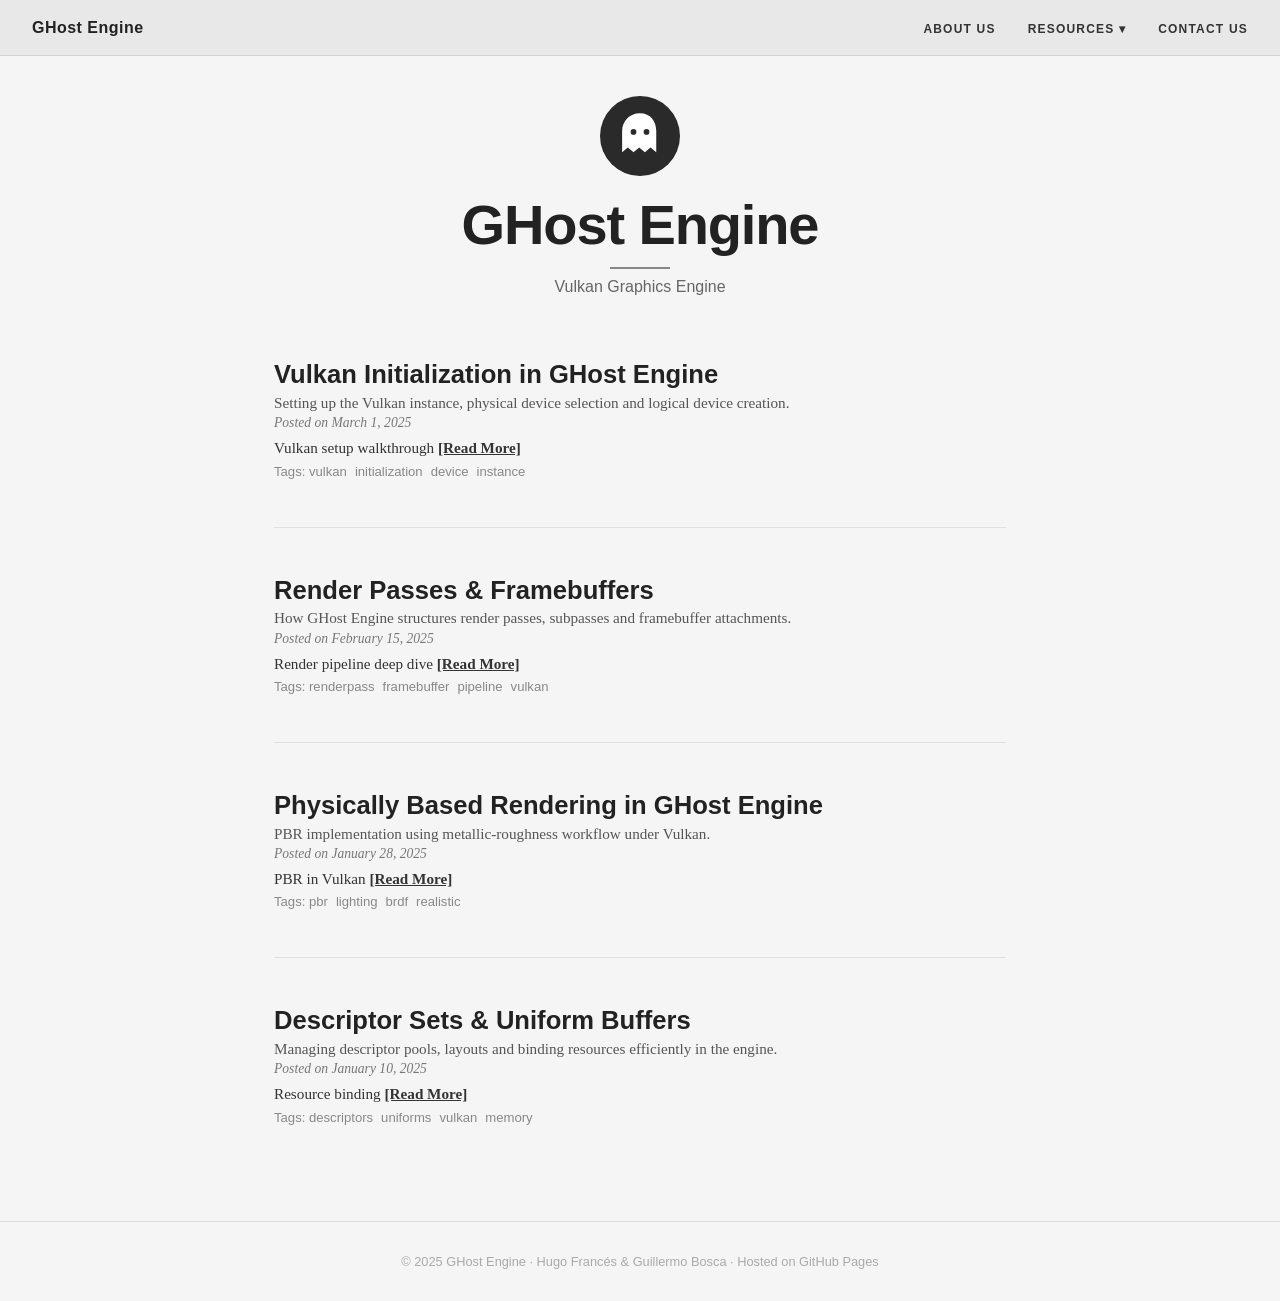
==== index.html @ cc183774 "Web first commit" ====
﻿<!DOCTYPE html>
<html lang="es">
<head>
    <meta charset="UTF-8" />
    <meta name="viewport" content="width=device-width, initial-scale=1.0" />
    <title>GHost Engine</title>
    <link rel="stylesheet" href="style.css" />
</head>
<body>

    <nav>
        <a href="index.html" class="nav-brand">GHost Engine</a>
        <ul class="nav-links">
            <li><a href="about.html">About Us</a></li>
            <li class="dropdown">
                <a href="#">Resources ▾</a>
                <div class="dropdown-menu">
                    <a href="docs.html">Documentation</a>
                    <a href="https://github.com/TU_USUARIO/ghost-engine" target="_blank">GitHub</a>
                </div>
            </li>
            <li><a href="contact.html">Contact Us</a></li>
        </ul>
    </nav>

    <header>
        <div class="logo-circle">
            <svg viewBox="0 0 64 64" xmlns="http://www.w3.org/2000/svg">
                <path d="M32 4C19 4 10 14 10 26v26l7-6 7 6 7-6 7 6 7-6 7 6V26C52 14 45 4 32 4z" fill="white" />
                <circle cx="24" cy="27" r="3.5" fill="#2a2a2a" />
                <circle cx="40" cy="27" r="3.5" fill="#2a2a2a" />
            </svg>
        </div>
        <h1>GHost Engine</h1>
        <div class="header-divider"></div>
        <p class="subtitle">Vulkan Graphics Engine</p>
    </header>

    <main>

        <div class="post">
            <h2><a href="posts/vulkan-init.html">Vulkan Initialization in GHost Engine</a></h2>
            <p class="excerpt">Setting up the Vulkan instance, physical device selection and logical device creation.</p>
            <p class="date">Posted on March 1, 2025</p>
            <p class="read-more">Vulkan setup walkthrough <a href="posts/vulkan-init.html">[Read More]</a></p>
            <p class="tags">Tags: <span>vulkan</span><span>initialization</span><span>device</span><span>instance</span></p>
        </div>

        <div class="post">
            <h2><a href="posts/renderpass.html">Render Passes &amp; Framebuffers</a></h2>
            <p class="excerpt">How GHost Engine structures render passes, subpasses and framebuffer attachments.</p>
            <p class="date">Posted on February 15, 2025</p>
            <p class="read-more">Render pipeline deep dive <a href="posts/renderpass.html">[Read More]</a></p>
            <p class="tags">Tags: <span>renderpass</span><span>framebuffer</span><span>pipeline</span><span>vulkan</span></p>
        </div>

        <div class="post">
            <h2><a href="posts/pbr.html">Physically Based Rendering in GHost Engine</a></h2>
            <p class="excerpt">PBR implementation using metallic-roughness workflow under Vulkan.</p>
            <p class="date">Posted on January 28, 2025</p>
            <p class="read-more">PBR in Vulkan <a href="posts/pbr.html">[Read More]</a></p>
            <p class="tags">Tags: <span>pbr</span><span>lighting</span><span>brdf</span><span>realistic</span></p>
        </div>

        <div class="post">
            <h2><a href="posts/descriptors.html">Descriptor Sets &amp; Uniform Buffers</a></h2>
            <p class="excerpt">Managing descriptor pools, layouts and binding resources efficiently in the engine.</p>
            <p class="date">Posted on January 10, 2025</p>
            <p class="read-more">Resource binding <a href="posts/descriptors.html">[Read More]</a></p>
            <p class="tags">Tags: <span>descriptors</span><span>uniforms</span><span>vulkan</span><span>memory</span></p>
        </div>

    </main>

    <footer>
        <p>&copy; 2025 GHost Engine · Hugo Francés &amp; Guillermo Bosca · Hosted on GitHub Pages</p>
    </footer>

</body>
</html>
---- style.css ----
﻿*, *::before, *::after {
    box-sizing: border-box;
    margin: 0;
    padding: 0;
}

body {
    font-family: 'Georgia', serif;
    background: #f5f5f5;
    color: #333;
}

/* ── NAV ── */
nav {
    display: flex;
    align-items: center;
    justify-content: space-between;
    padding: 0 2rem;
    height: 56px;
    background: #e8e8e8;
    border-bottom: 1px solid #d0d0d0;
    position: sticky;
    top: 0;
    z-index: 100;
}

.nav-brand {
    font-family: 'Arial', sans-serif;
    font-size: 1rem;
    font-weight: 700;
    letter-spacing: 0.03em;
    color: #222;
    text-decoration: none;
}

.nav-links {
    display: flex;
    gap: 2rem;
    list-style: none;
}

    .nav-links a {
        font-family: 'Arial', sans-serif;
        font-size: 0.75rem;
        font-weight: 700;
        letter-spacing: 0.1em;
        text-transform: uppercase;
        color: #333;
        text-decoration: none;
    }

        .nav-links a:hover {
            color: #000;
        }

.dropdown {
    position: relative;
}

.dropdown-menu {
    display: none;
    position: absolute;
    top: 100%;
    right: 0;
    background: #fff;
    border: 1px solid #ddd;
    min-width: 160px;
    box-shadow: 0 2px 8px rgba(0,0,0,0.1);
}

    .dropdown-menu a {
        display: block;
        padding: 0.6rem 1rem;
    }

.dropdown:hover .dropdown-menu {
    display: block;
}

/* ── HERO ── */
header {
    display: flex;
    flex-direction: column;
    align-items: center;
    padding: 2.5rem 1rem 2rem;
    background: #f5f5f5;
}

.logo-circle {
    width: 80px;
    height: 80px;
    background: #2a2a2a;
    border-radius: 50%;
    display: flex;
    align-items: center;
    justify-content: center;
    margin-bottom: 1rem;
}

    .logo-circle svg {
        width: 52px;
        height: 52px;
    }

header h1 {
    font-family: 'Arial Black', 'Arial', sans-serif;
    font-size: 3.5rem;
    font-weight: 900;
    color: #222;
    letter-spacing: -0.02em;
}

.header-divider {
    width: 60px;
    height: 2px;
    background: #888;
    margin: 0.6rem 0;
}

header p.subtitle {
    font-size: 1rem;
    color: #666;
    font-family: 'Arial', sans-serif;
}

/* ── POSTS LIST ── */
main {
    max-width: 780px;
    margin: 2rem auto;
    padding: 0 1.5rem;
}

.post {
    margin-bottom: 3rem;
    padding-bottom: 3rem;
    border-bottom: 1px solid #e0e0e0;
}

    .post:last-child {
        border-bottom: none;
    }

    .post h2 {
        font-family: 'Arial Black', 'Arial', sans-serif;
        font-size: 1.6rem;
        font-weight: 900;
        color: #222;
        margin-bottom: 0.3rem;
    }

        .post h2 a {
            color: inherit;
            text-decoration: none;
        }

            .post h2 a:hover {
                text-decoration: underline;
            }

    .post .excerpt {
        font-size: 0.95rem;
        color: #555;
        margin-bottom: 0.2rem;
    }

    .post .date {
        font-style: italic;
        font-size: 0.85rem;
        color: #777;
        margin-bottom: 0.5rem;
    }

    .post .read-more {
        font-size: 0.95rem;
        color: #333;
    }

        .post .read-more a {
            font-weight: 700;
            color: #333;
        }

    .post .tags {
        margin-top: 0.4rem;
        font-size: 0.82rem;
        color: #888;
        font-family: 'Arial', sans-serif;
    }

        .post .tags span {
            margin-right: 0.5rem;
        }

/* ── ARTICLE ── */
article {
    max-width: 780px;
    margin: 2.5rem auto;
    padding: 0 1.5rem 4rem;
}

    article h1 {
        font-family: 'Arial Black', 'Arial', sans-serif;
        font-size: 2.2rem;
        font-weight: 900;
        color: #222;
        margin-bottom: 0.4rem;
    }

    article .meta {
        font-style: italic;
        color: #777;
        font-size: 0.85rem;
        margin-bottom: 1.5rem;
    }

    article p {
        line-height: 1.75;
        margin-bottom: 1.2rem;
        color: #333;
    }

    article h2 {
        font-family: 'Arial Black', 'Arial', sans-serif;
        font-size: 1.4rem;
        margin: 2rem 0 0.6rem;
        color: #222;
    }

/* ── CODE ── */
pre {
    background: #f0f0f0;
    border: 1px solid #ddd;
    border-radius: 4px;
    padding: 1rem 1.2rem;
    overflow-x: auto;
    font-family: 'Courier New', monospace;
    font-size: 0.82rem;
    line-height: 1.6;
    color: #333;
    margin-bottom: 1.2rem;
}

code {
    background: #ececec;
    padding: 0.1em 0.35em;
    border-radius: 3px;
    font-family: 'Courier New', monospace;
    font-size: 0.88em;
    color: #c0392b;
}

pre code {
    background: none;
    color: inherit;
    padding: 0;
}

/* ── FOOTER ── */
footer {
    text-align: center;
    padding: 2rem;
    font-family: 'Arial', sans-serif;
    font-size: 0.8rem;
    color: #aaa;
    border-top: 1px solid #ddd;
    background: #f5f5f5;
}

@media (max-width: 600px) {
    header h1 {
        font-size: 2.4rem;
    }

    .nav-links {
        gap: 1rem;
    }
}
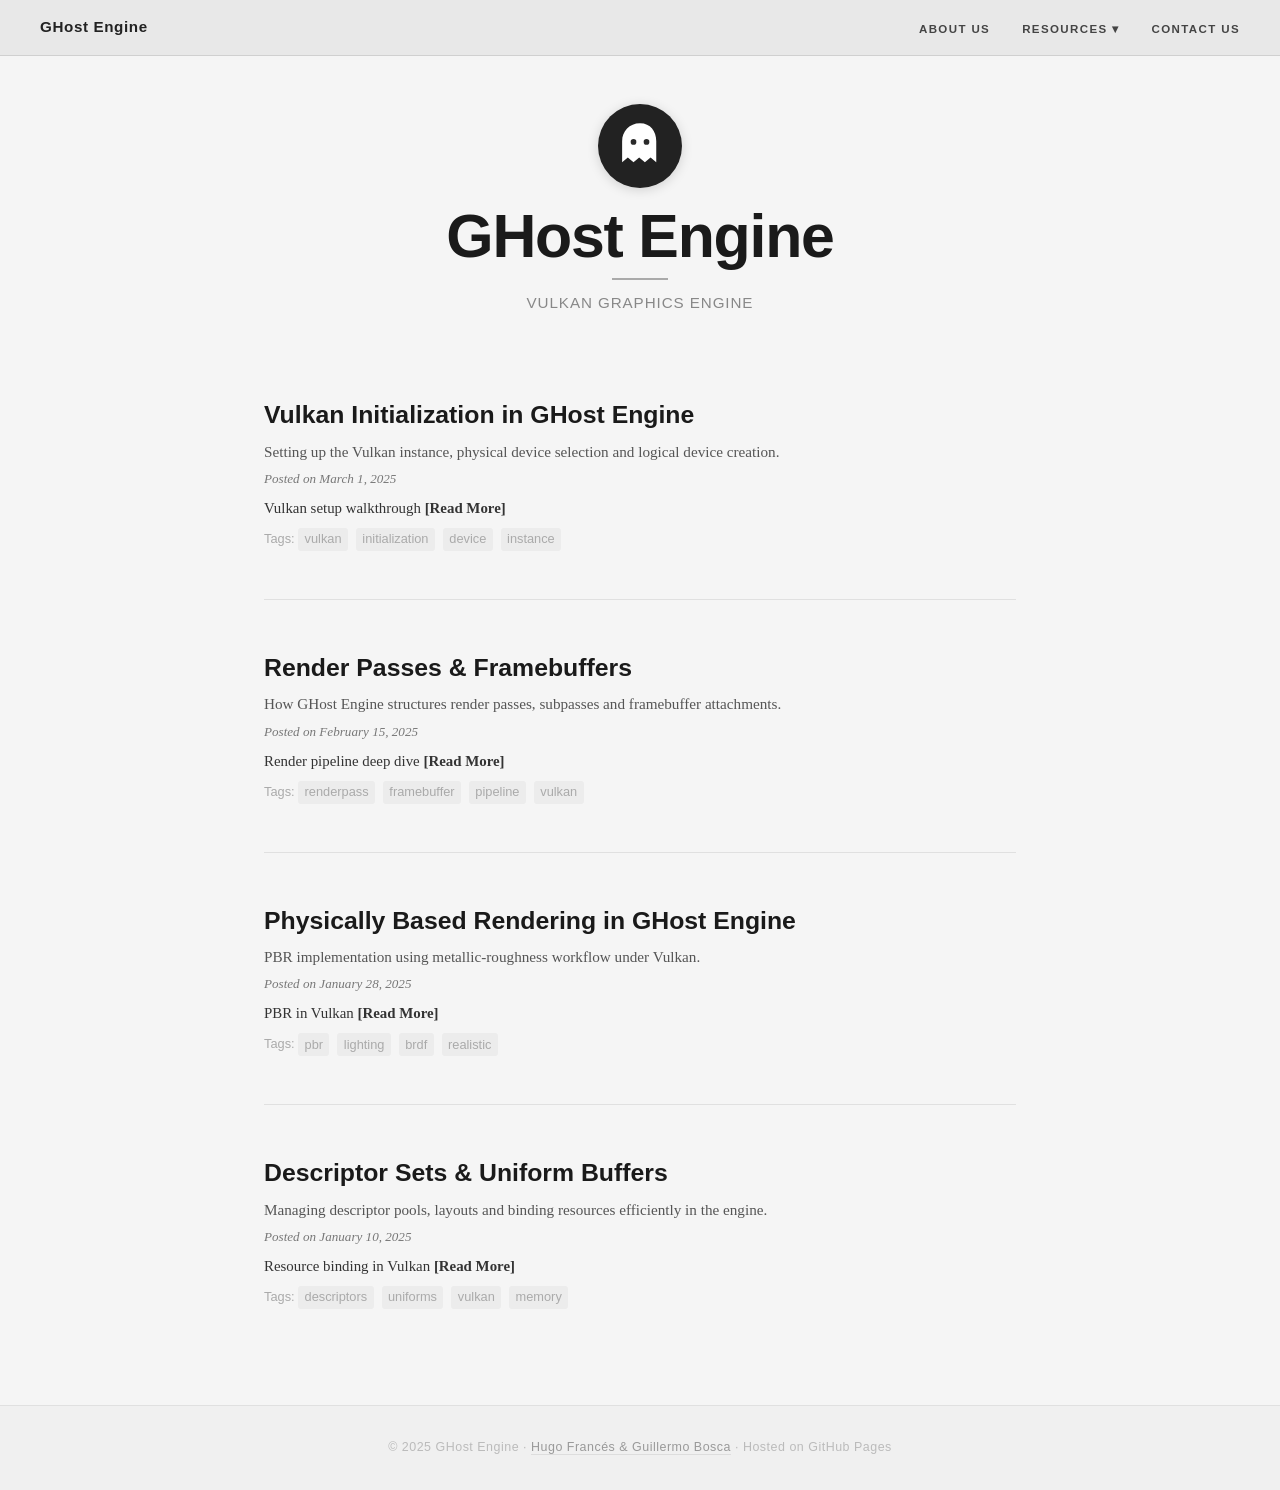
==== commit 3e0b4757: "Update web" ====
--- a/index.html
+++ b/index.html
@@ -1,5 +1,5 @@
 ﻿<!DOCTYPE html>
-<html lang="es">
+<html lang="en">
 <head>
     <meta charset="UTF-8" />
     <meta name="viewport" content="width=device-width, initial-scale=1.0" />
@@ -15,7 +15,7 @@
             <li class="dropdown">
                 <a href="#">Resources ▾</a>
                 <div class="dropdown-menu">
-                    <a href="docs.html">Documentation</a>
+                    <a href="posts/vulkan-init.html">Documentation</a>
                     <a href="https://github.com/TU_USUARIO/ghost-engine" target="_blank">GitHub</a>
                 </div>
             </li>
@@ -23,7 +23,7 @@
         </ul>
     </nav>
 
-    <header>
+    <div class="site-header">
         <div class="logo-circle">
             <svg viewBox="0 0 64 64" xmlns="http://www.w3.org/2000/svg">
                 <path d="M32 4C19 4 10 14 10 26v26l7-6 7 6 7-6 7 6 7-6 7 6V26C52 14 45 4 32 4z" fill="white" />
@@ -31,10 +31,10 @@
                 <circle cx="40" cy="27" r="3.5" fill="#2a2a2a" />
             </svg>
         </div>
-        <h1>GHost Engine</h1>
+        <h1 class="site-title">GHost Engine</h1>
         <div class="header-divider"></div>
-        <p class="subtitle">Vulkan Graphics Engine</p>
-    </header>
+        <p class="site-subtitle">Vulkan Graphics Engine</p>
+    </div>
 
     <main>
 
@@ -66,14 +66,14 @@
             <h2><a href="posts/descriptors.html">Descriptor Sets &amp; Uniform Buffers</a></h2>
             <p class="excerpt">Managing descriptor pools, layouts and binding resources efficiently in the engine.</p>
             <p class="date">Posted on January 10, 2025</p>
-            <p class="read-more">Resource binding <a href="posts/descriptors.html">[Read More]</a></p>
+            <p class="read-more">Resource binding in Vulkan <a href="posts/descriptors.html">[Read More]</a></p>
             <p class="tags">Tags: <span>descriptors</span><span>uniforms</span><span>vulkan</span><span>memory</span></p>
         </div>
 
     </main>
 
     <footer>
-        <p>&copy; 2025 GHost Engine · Hugo Francés &amp; Guillermo Bosca · Hosted on GitHub Pages</p>
+        <p>&copy; 2025 GHost Engine · <a href="about.html">Hugo Francés &amp; Guillermo Bosca</a> · Hosted on GitHub Pages</p>
     </footer>
 
 </body>
--- a/style.css
+++ b/style.css
@@ -4,34 +4,72 @@
     padding: 0;
 }
 
+:root {
+    --bg: #f5f5f5;
+    --nav-bg: #e8e8e8;
+    --text: #333;
+    --text-muted: #777;
+    --accent: #c0392b;
+    --border: #e0e0e0;
+    --radius: 4px;
+    --transition: 0.2s ease;
+}
+
+html {
+    scroll-behavior: smooth;
+}
+
 body {
     font-family: 'Georgia', serif;
-    background: #f5f5f5;
-    color: #333;
-}
-
-/* ── NAV ── */
+    background: var(--bg);
+    color: var(--text);
+    line-height: 1.6;
+}
+
+/* ── SCROLLBAR ── */
+::-webkit-scrollbar {
+    width: 6px;
+}
+
+::-webkit-scrollbar-track {
+    background: #eee;
+}
+
+::-webkit-scrollbar-thumb {
+    background: #bbb;
+    border-radius: 3px;
+}
+
+/* ────────────────────────────────────
+   NAV
+──────────────────────────────────── */
 nav {
     display: flex;
     align-items: center;
     justify-content: space-between;
-    padding: 0 2rem;
+    padding: 0 2.5rem;
     height: 56px;
-    background: #e8e8e8;
+    background: var(--nav-bg);
     border-bottom: 1px solid #d0d0d0;
     position: sticky;
     top: 0;
     z-index: 100;
+    backdrop-filter: blur(4px);
 }
 
 .nav-brand {
-    font-family: 'Arial', sans-serif;
-    font-size: 1rem;
-    font-weight: 700;
-    letter-spacing: 0.03em;
+    font-family: 'Arial Black', sans-serif;
+    font-size: 0.95rem;
+    font-weight: 900;
+    letter-spacing: 0.04em;
     color: #222;
     text-decoration: none;
-}
+    transition: opacity var(--transition);
+}
+
+    .nav-brand:hover {
+        opacity: 0.65;
+    }
 
 .nav-links {
     display: flex;
@@ -39,20 +77,39 @@
     list-style: none;
 }
 
-    .nav-links a {
+    .nav-links > li > a {
         font-family: 'Arial', sans-serif;
-        font-size: 0.75rem;
+        font-size: 0.72rem;
         font-weight: 700;
-        letter-spacing: 0.1em;
+        letter-spacing: 0.12em;
         text-transform: uppercase;
-        color: #333;
+        color: #444;
         text-decoration: none;
-    }
-
-        .nav-links a:hover {
+        position: relative;
+        padding-bottom: 2px;
+        transition: color var(--transition);
+    }
+
+        .nav-links > li > a::after {
+            content: '';
+            position: absolute;
+            bottom: -2px;
+            left: 0;
+            width: 0;
+            height: 1px;
+            background: #333;
+            transition: width 0.25s ease;
+        }
+
+        .nav-links > li > a:hover {
             color: #000;
         }
 
+            .nav-links > li > a:hover::after {
+                width: 100%;
+            }
+
+/* Dropdown */
 .dropdown {
     position: relative;
 }
@@ -60,193 +117,290 @@
 .dropdown-menu {
     display: none;
     position: absolute;
-    top: 100%;
+    top: calc(100% + 8px);
     right: 0;
     background: #fff;
     border: 1px solid #ddd;
-    min-width: 160px;
-    box-shadow: 0 2px 8px rgba(0,0,0,0.1);
-}
-
-    .dropdown-menu a {
-        display: block;
-        padding: 0.6rem 1rem;
-    }
+    min-width: 170px;
+    box-shadow: 0 4px 16px rgba(0,0,0,0.08);
+    border-radius: var(--radius);
+    overflow: hidden;
+    opacity: 0;
+    transform: translateY(-6px);
+    transition: opacity 0.2s ease, transform 0.2s ease;
+}
 
 .dropdown:hover .dropdown-menu {
     display: block;
-}
-
-/* ── HERO ── */
-header {
+    opacity: 1;
+    transform: translateY(0);
+}
+
+.dropdown-menu a {
+    display: block;
+    padding: 0.65rem 1.1rem;
+    font-family: 'Arial', sans-serif;
+    font-size: 0.72rem;
+    font-weight: 700;
+    letter-spacing: 0.1em;
+    text-transform: uppercase;
+    color: #444;
+    text-decoration: none;
+    transition: background var(--transition), color var(--transition);
+}
+
+    .dropdown-menu a:hover {
+        background: #f5f5f5;
+        color: #000;
+    }
+
+/* ────────────────────────────────────
+   HERO
+──────────────────────────────────── */
+.site-header {
     display: flex;
     flex-direction: column;
     align-items: center;
-    padding: 2.5rem 1rem 2rem;
-    background: #f5f5f5;
+    padding: 3rem 1rem 2.5rem;
+    background: var(--bg);
 }
 
 .logo-circle {
-    width: 80px;
-    height: 80px;
-    background: #2a2a2a;
+    width: 84px;
+    height: 84px;
+    background: #222;
     border-radius: 50%;
     display: flex;
     align-items: center;
     justify-content: center;
-    margin-bottom: 1rem;
-}
+    margin-bottom: 1.1rem;
+    box-shadow: 0 2px 12px rgba(0,0,0,0.15);
+    transition: transform 0.3s ease, box-shadow 0.3s ease;
+}
+
+    .logo-circle:hover {
+        transform: scale(1.05) rotate(-3deg);
+        box-shadow: 0 6px 24px rgba(0,0,0,0.18);
+    }
 
     .logo-circle svg {
         width: 52px;
         height: 52px;
     }
 
-header h1 {
+.site-title {
     font-family: 'Arial Black', 'Arial', sans-serif;
-    font-size: 3.5rem;
+    font-size: 3.8rem;
     font-weight: 900;
-    color: #222;
+    color: #1a1a1a;
     letter-spacing: -0.02em;
+    line-height: 1;
 }
 
 .header-divider {
-    width: 60px;
+    width: 56px;
     height: 2px;
-    background: #888;
-    margin: 0.6rem 0;
-}
-
-header p.subtitle {
-    font-size: 1rem;
-    color: #666;
+    background: #aaa;
+    margin: 0.7rem 0;
+}
+
+.site-subtitle {
     font-family: 'Arial', sans-serif;
-}
-
-/* ── POSTS LIST ── */
+    font-size: 0.95rem;
+    color: #888;
+    letter-spacing: 0.06em;
+    text-transform: uppercase;
+}
+
+/* ────────────────────────────────────
+   MAIN / POSTS
+──────────────────────────────────── */
 main {
-    max-width: 780px;
-    margin: 2rem auto;
+    max-width: 800px;
+    margin: 2.5rem auto;
     padding: 0 1.5rem;
 }
 
+/* Fade-in animation on load */
 .post {
     margin-bottom: 3rem;
     padding-bottom: 3rem;
-    border-bottom: 1px solid #e0e0e0;
+    border-bottom: 1px solid var(--border);
+    opacity: 0;
+    transform: translateY(14px);
+    animation: fadeUp 0.45s ease forwards;
 }
 
     .post:last-child {
         border-bottom: none;
     }
 
-    .post h2 {
-        font-family: 'Arial Black', 'Arial', sans-serif;
-        font-size: 1.6rem;
-        font-weight: 900;
-        color: #222;
-        margin-bottom: 0.3rem;
-    }
-
-        .post h2 a {
-            color: inherit;
-            text-decoration: none;
-        }
-
-            .post h2 a:hover {
-                text-decoration: underline;
-            }
-
-    .post .excerpt {
-        font-size: 0.95rem;
-        color: #555;
-        margin-bottom: 0.2rem;
-    }
-
-    .post .date {
-        font-style: italic;
-        font-size: 0.85rem;
-        color: #777;
-        margin-bottom: 0.5rem;
-    }
-
-    .post .read-more {
-        font-size: 0.95rem;
+    .post:nth-child(1) {
+        animation-delay: 0.05s;
+    }
+
+    .post:nth-child(2) {
+        animation-delay: 0.12s;
+    }
+
+    .post:nth-child(3) {
+        animation-delay: 0.19s;
+    }
+
+    .post:nth-child(4) {
+        animation-delay: 0.26s;
+    }
+
+    .post:nth-child(5) {
+        animation-delay: 0.33s;
+    }
+
+@keyframes fadeUp {
+    to {
+        opacity: 1;
+        transform: translateY(0);
+    }
+}
+
+.post h2 {
+    font-family: 'Arial Black', 'Arial', sans-serif;
+    font-size: 1.55rem;
+    font-weight: 900;
+    color: #1a1a1a;
+    margin-bottom: 0.3rem;
+    transition: color var(--transition);
+}
+
+    .post h2 a {
+        color: inherit;
+        text-decoration: none;
+        transition: color var(--transition);
+    }
+
+        .post h2 a:hover {
+            color: #444;
+        }
+
+.post .excerpt {
+    font-size: 0.95rem;
+    color: #555;
+    margin-bottom: 0.25rem;
+}
+
+.post .date {
+    font-style: italic;
+    font-size: 0.82rem;
+    color: var(--text-muted);
+    margin-bottom: 0.5rem;
+}
+
+.post .read-more {
+    font-size: 0.93rem;
+    color: #333;
+}
+
+    .post .read-more a {
+        font-weight: 700;
         color: #333;
-    }
-
-        .post .read-more a {
-            font-weight: 700;
-            color: #333;
-        }
-
-    .post .tags {
-        margin-top: 0.4rem;
-        font-size: 0.82rem;
-        color: #888;
-        font-family: 'Arial', sans-serif;
-    }
-
-        .post .tags span {
-            margin-right: 0.5rem;
-        }
-
-/* ── ARTICLE ── */
+        text-decoration: none;
+        border-bottom: 1px solid transparent;
+        transition: border-color var(--transition);
+    }
+
+        .post .read-more a:hover {
+            border-color: #333;
+        }
+
+.post .tags {
+    margin-top: 0.45rem;
+    font-size: 0.8rem;
+    color: #aaa;
+    font-family: 'Arial', sans-serif;
+}
+
+    .post .tags span {
+        display: inline-block;
+        margin-right: 0.5rem;
+        padding: 0.1em 0.5em;
+        background: #ececec;
+        border-radius: 3px;
+        transition: background var(--transition), color var(--transition);
+    }
+
+        .post .tags span:hover {
+            background: #ddd;
+            color: #555;
+            cursor: default;
+        }
+
+/* ────────────────────────────────────
+   ARTICLE
+──────────────────────────────────── */
 article {
-    max-width: 780px;
+    max-width: 800px;
     margin: 2.5rem auto;
-    padding: 0 1.5rem 4rem;
+    padding: 0 1.5rem 5rem;
+    animation: fadeUp 0.4s ease forwards;
 }
 
     article h1 {
         font-family: 'Arial Black', 'Arial', sans-serif;
-        font-size: 2.2rem;
+        font-size: 2.4rem;
         font-weight: 900;
-        color: #222;
+        color: #1a1a1a;
         margin-bottom: 0.4rem;
+        line-height: 1.2;
     }
 
     article .meta {
         font-style: italic;
-        color: #777;
+        color: var(--text-muted);
         font-size: 0.85rem;
-        margin-bottom: 1.5rem;
+        margin-bottom: 2rem;
+        padding-bottom: 1.5rem;
+        border-bottom: 1px solid var(--border);
     }
 
     article p {
-        line-height: 1.75;
-        margin-bottom: 1.2rem;
-        color: #333;
+        line-height: 1.8;
+        margin-bottom: 1.3rem;
+        color: #444;
     }
 
     article h2 {
         font-family: 'Arial Black', 'Arial', sans-serif;
-        font-size: 1.4rem;
-        margin: 2rem 0 0.6rem;
-        color: #222;
+        font-size: 1.35rem;
+        margin: 2.2rem 0 0.6rem;
+        color: #1a1a1a;
     }
 
 /* ── CODE ── */
 pre {
     background: #f0f0f0;
     border: 1px solid #ddd;
-    border-radius: 4px;
-    padding: 1rem 1.2rem;
+    border-left: 3px solid #888;
+    border-radius: var(--radius);
+    padding: 1.1rem 1.3rem;
     overflow-x: auto;
     font-family: 'Courier New', monospace;
     font-size: 0.82rem;
-    line-height: 1.6;
+    line-height: 1.65;
     color: #333;
-    margin-bottom: 1.2rem;
-}
+    margin-bottom: 1.4rem;
+    transition: border-left-color 0.25s ease;
+}
+
+    pre:hover {
+        border-left-color: #555;
+    }
 
 code {
     background: #ececec;
-    padding: 0.1em 0.35em;
+    padding: 0.15em 0.4em;
     border-radius: 3px;
     font-family: 'Courier New', monospace;
-    font-size: 0.88em;
-    color: #c0392b;
+    font-size: 0.87em;
+    color: var(--accent);
 }
 
 pre code {
@@ -255,23 +409,264 @@
     padding: 0;
 }
 
-/* ── FOOTER ── */
+/* ────────────────────────────────────
+   ABOUT / CONTACT PAGE CONTENT
+──────────────────────────────────── */
+.page-hero {
+    text-align: center;
+    padding: 3rem 1rem 2rem;
+}
+
+    .page-hero h1 {
+        font-family: 'Arial Black', sans-serif;
+        font-size: 2.8rem;
+        font-weight: 900;
+        color: #1a1a1a;
+    }
+
+    .page-hero .header-divider {
+        margin: 0.6rem auto;
+    }
+
+    .page-hero p {
+        color: #888;
+        font-family: 'Arial', sans-serif;
+        font-size: 0.9rem;
+        letter-spacing: 0.04em;
+    }
+
+.team-grid {
+    max-width: 700px;
+    margin: 2rem auto;
+    padding: 0 1.5rem;
+    display: grid;
+    grid-template-columns: 1fr 1fr;
+    gap: 1.5rem;
+}
+
+.team-card {
+    background: #fff;
+    border: 1px solid var(--border);
+    border-radius: 6px;
+    padding: 1.8rem 1.5rem;
+    text-align: center;
+    transition: transform 0.25s ease, box-shadow 0.25s ease;
+}
+
+    .team-card:hover {
+        transform: translateY(-3px);
+        box-shadow: 0 8px 24px rgba(0,0,0,0.07);
+    }
+
+.team-avatar {
+    width: 72px;
+    height: 72px;
+    background: #222;
+    border-radius: 50%;
+    display: flex;
+    align-items: center;
+    justify-content: center;
+    margin: 0 auto 1rem;
+    font-family: 'Arial Black', sans-serif;
+    font-size: 1.5rem;
+    font-weight: 900;
+    color: #fff;
+    letter-spacing: -0.02em;
+}
+
+.team-card h3 {
+    font-family: 'Arial Black', sans-serif;
+    font-size: 1.05rem;
+    color: #1a1a1a;
+    margin-bottom: 0.3rem;
+}
+
+.team-card p {
+    font-size: 0.85rem;
+    color: #888;
+    line-height: 1.5;
+    margin: 0;
+}
+
+.team-card a {
+    color: #555;
+    font-size: 0.8rem;
+    text-decoration: none;
+    border-bottom: 1px solid #ddd;
+    transition: border-color var(--transition);
+}
+
+    .team-card a:hover {
+        border-color: #555;
+    }
+
+.about-section {
+    max-width: 700px;
+    margin: 0 auto 3rem;
+    padding: 0 1.5rem;
+}
+
+    .about-section h2 {
+        font-family: 'Arial Black', sans-serif;
+        font-size: 1.3rem;
+        margin-bottom: 0.8rem;
+        color: #1a1a1a;
+    }
+
+    .about-section p {
+        color: #555;
+        line-height: 1.75;
+        margin-bottom: 0.8rem;
+    }
+
+.feature-list {
+    list-style: none;
+    display: grid;
+    grid-template-columns: 1fr 1fr;
+    gap: 0.6rem;
+    margin-top: 1rem;
+}
+
+    .feature-list li {
+        background: #fff;
+        border: 1px solid var(--border);
+        border-radius: var(--radius);
+        padding: 0.55rem 0.9rem;
+        font-family: 'Arial', sans-serif;
+        font-size: 0.83rem;
+        color: #555;
+        transition: background var(--transition);
+    }
+
+        .feature-list li::before {
+            content: '→ ';
+            color: #999;
+        }
+
+        .feature-list li:hover {
+            background: #efefef;
+        }
+
+/* Contact form */
+.contact-section {
+    max-width: 540px;
+    margin: 0 auto 4rem;
+    padding: 0 1.5rem;
+}
+
+    .contact-section p {
+        color: #666;
+        margin-bottom: 1.5rem;
+        line-height: 1.7;
+    }
+
+.form-group {
+    margin-bottom: 1.2rem;
+}
+
+    .form-group label {
+        display: block;
+        font-family: 'Arial', sans-serif;
+        font-size: 0.75rem;
+        font-weight: 700;
+        letter-spacing: 0.08em;
+        text-transform: uppercase;
+        color: #666;
+        margin-bottom: 0.35rem;
+    }
+
+    .form-group input,
+    .form-group textarea {
+        width: 100%;
+        padding: 0.65rem 0.85rem;
+        background: #fff;
+        border: 1px solid #ddd;
+        border-radius: var(--radius);
+        font-family: 'Georgia', serif;
+        font-size: 0.92rem;
+        color: #333;
+        outline: none;
+        transition: border-color 0.2s ease, box-shadow 0.2s ease;
+    }
+
+        .form-group input:focus,
+        .form-group textarea:focus {
+            border-color: #999;
+            box-shadow: 0 0 0 3px rgba(0,0,0,0.05);
+        }
+
+    .form-group textarea {
+        min-height: 120px;
+        resize: vertical;
+    }
+
+.btn {
+    display: inline-block;
+    padding: 0.65rem 1.6rem;
+    background: #222;
+    color: #fff;
+    font-family: 'Arial', sans-serif;
+    font-size: 0.75rem;
+    font-weight: 700;
+    letter-spacing: 0.1em;
+    text-transform: uppercase;
+    border: none;
+    border-radius: var(--radius);
+    cursor: pointer;
+    text-decoration: none;
+    transition: background 0.2s ease, transform 0.15s ease;
+}
+
+    .btn:hover {
+        background: #444;
+        transform: translateY(-1px);
+    }
+
+    .btn:active {
+        transform: translateY(0);
+    }
+
+/* ────────────────────────────────────
+   FOOTER
+──────────────────────────────────── */
 footer {
     text-align: center;
     padding: 2rem;
     font-family: 'Arial', sans-serif;
-    font-size: 0.8rem;
-    color: #aaa;
-    border-top: 1px solid #ddd;
-    background: #f5f5f5;
-}
-
+    font-size: 0.78rem;
+    color: #bbb;
+    border-top: 1px solid #e0e0e0;
+    background: #f0f0f0;
+    letter-spacing: 0.04em;
+}
+
+    footer a {
+        color: #999;
+        text-decoration: none;
+        border-bottom: 1px solid #ddd;
+    }
+
+        footer a:hover {
+            color: #555;
+        }
+
+/* ────────────────────────────────────
+   RESPONSIVE
+──────────────────────────────────── */
 @media (max-width: 600px) {
-    header h1 {
-        font-size: 2.4rem;
+    .site-title {
+        font-size: 2.6rem;
     }
 
     .nav-links {
         gap: 1rem;
     }
-}
+
+    .team-grid {
+        grid-template-columns: 1fr;
+    }
+
+    .feature-list {
+        grid-template-columns: 1fr;
+    }
+}
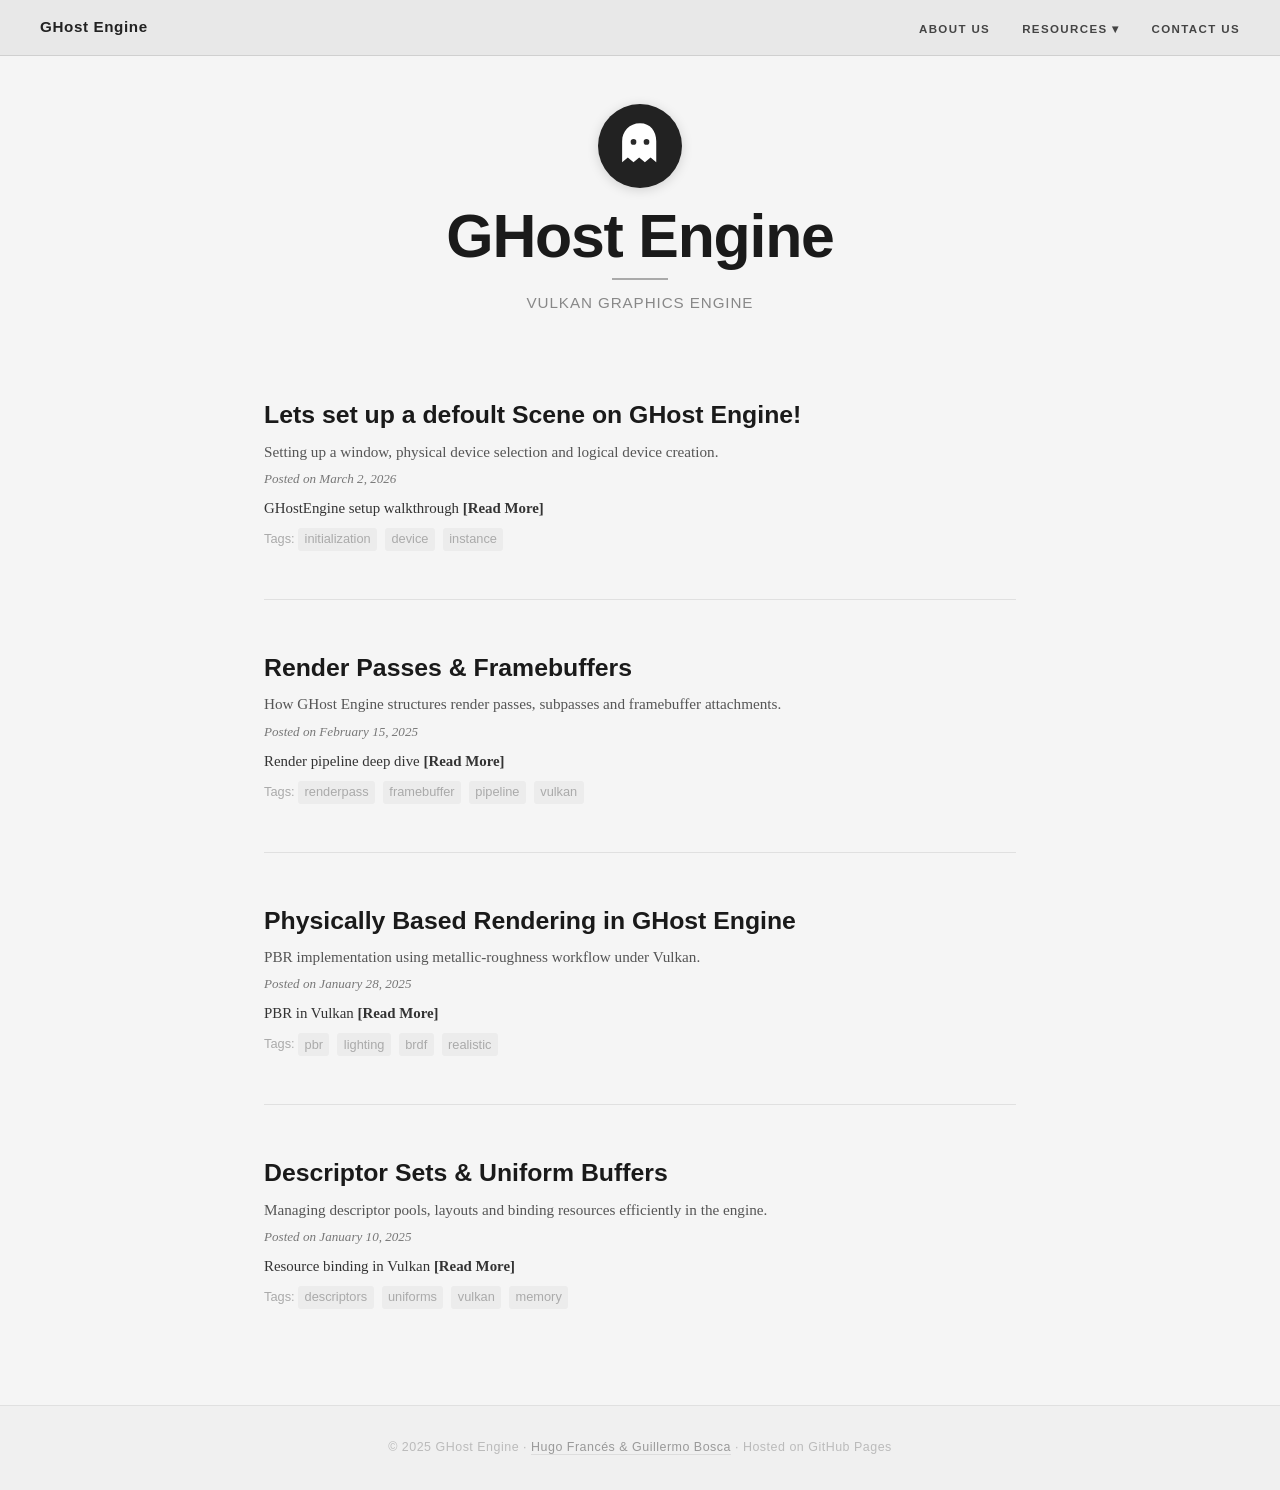
==== commit b5111cd3: "update" ====
--- a/index.html
+++ b/index.html
@@ -39,11 +39,11 @@
     <main>
 
         <div class="post">
-            <h2><a href="posts/vulkan-init.html">Vulkan Initialization in GHost Engine</a></h2>
-            <p class="excerpt">Setting up the Vulkan instance, physical device selection and logical device creation.</p>
-            <p class="date">Posted on March 1, 2025</p>
-            <p class="read-more">Vulkan setup walkthrough <a href="posts/vulkan-init.html">[Read More]</a></p>
-            <p class="tags">Tags: <span>vulkan</span><span>initialization</span><span>device</span><span>instance</span></p>
+            <h2><a href="posts/vulkan-init.html">Lets set up a defoult Scene on GHost Engine!</a></h2>
+            <p class="excerpt">Setting up a window, physical device selection and logical device creation.</p>
+            <p class="date">Posted on March 2, 2026</p>
+            <p class="read-more">GHostEngine setup walkthrough <a href="posts/vulkan-init.html">[Read More]</a></p>
+            <p class="tags">Tags: <span>initialization</span><span>device</span><span>instance</span></p>
         </div>
 
         <div class="post">
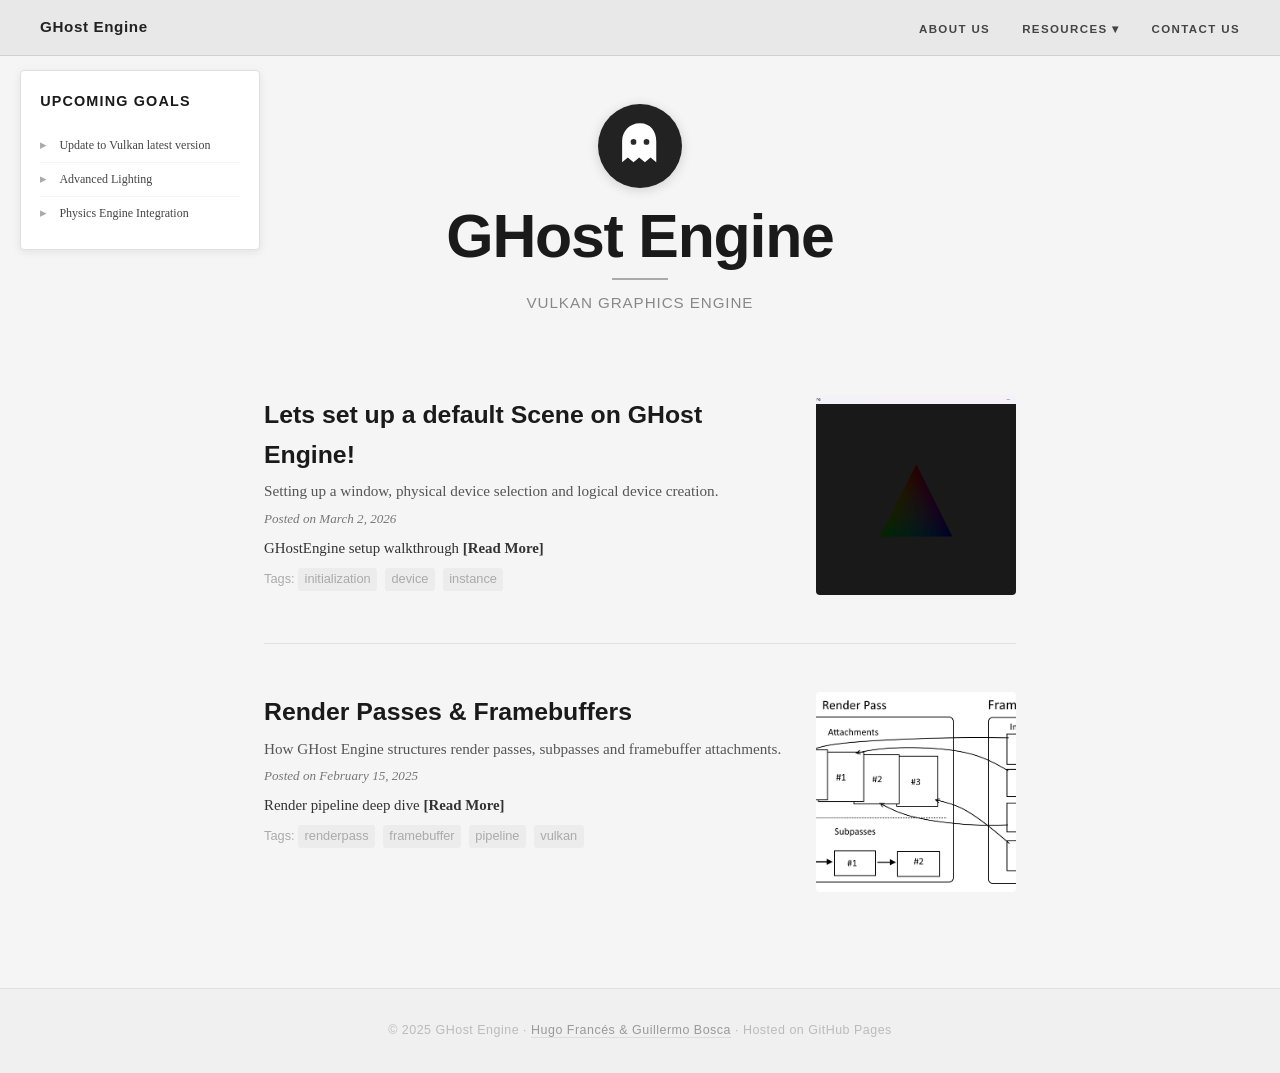
==== commit fb33f949: "Update page" ====
--- a/index.html
+++ b/index.html
@@ -15,13 +15,24 @@
             <li class="dropdown">
                 <a href="#">Resources ▾</a>
                 <div class="dropdown-menu">
-                    <a href="posts/vulkan-init.html">Documentation</a>
+                    <a href="posts/vulkan-init.html">Vulkan Init</a>
                     <a href="https://github.com/TU_USUARIO/ghost-engine" target="_blank">GitHub</a>
                 </div>
             </li>
             <li><a href="contact.html">Contact Us</a></li>
         </ul>
     </nav>
+
+    <div class="goals-section">
+        <div class="goals-container">
+            <h2>Upcoming Goals</h2>
+            <ul class="goals-list">
+                <li>Update to Vulkan latest version</li>
+                <li>Advanced Lighting</li>
+                <li>Physics Engine Integration</li>
+            </ul>
+        </div>
+    </div>
 
     <div class="site-header">
         <div class="logo-circle">
@@ -37,39 +48,51 @@
     </div>
 
     <main>
-
         <div class="post">
-            <h2><a href="posts/vulkan-init.html">Lets set up a defoult Scene on GHost Engine!</a></h2>
-            <p class="excerpt">Setting up a window, physical device selection and logical device creation.</p>
-            <p class="date">Posted on March 2, 2026</p>
-            <p class="read-more">GHostEngine setup walkthrough <a href="posts/vulkan-init.html">[Read More]</a></p>
-            <p class="tags">Tags: <span>initialization</span><span>device</span><span>instance</span></p>
+            <div class="post-content">
+                <h2><a href="posts/vulkan-init.html">Lets set up a default Scene on GHost Engine!</a></h2>
+                <p class="excerpt">Setting up a window, physical device selection and logical device creation.</p>
+                <p class="date">Posted on March 2, 2026</p>
+                <p class="read-more">GHostEngine setup walkthrough <a href="posts/vulkan-init.html">[Read More]</a></p>
+                <p class="tags">Tags: <span>initialization</span><span>device</span><span>instance</span></p>
+            </div>
+            <img src="images/default_GHostEngine.png" alt="Vulkan initialization" class="post-image">
         </div>
 
         <div class="post">
-            <h2><a href="posts/renderpass.html">Render Passes &amp; Framebuffers</a></h2>
-            <p class="excerpt">How GHost Engine structures render passes, subpasses and framebuffer attachments.</p>
-            <p class="date">Posted on February 15, 2025</p>
-            <p class="read-more">Render pipeline deep dive <a href="posts/renderpass.html">[Read More]</a></p>
-            <p class="tags">Tags: <span>renderpass</span><span>framebuffer</span><span>pipeline</span><span>vulkan</span></p>
+            <div class="post-content">
+                <h2><a href="posts/renderpass.html">Render Passes &amp; Framebuffers</a></h2>
+                <p class="excerpt">How GHost Engine structures render passes, subpasses and framebuffer attachments.</p>
+                <p class="date">Posted on February 15, 2025</p>
+                <p class="read-more">Render pipeline deep dive <a href="posts/renderpass.html">[Read More]</a></p>
+                <p class="tags">Tags: <span>renderpass</span><span>framebuffer</span><span>pipeline</span><span>vulkan</span></p>
+            </div>
+            <img src="images/rederpass.png" alt="Render passes" class="post-image">
         </div>
+<!---
+<div class="post">
+    <div class="post-content">
+        <h2><a href="posts/pbr.html">Physically Based Rendering in GHost Engine</a></h2>
+        <p class="excerpt">PBR implementation using metallic-roughness workflow under Vulkan.</p>
+        <p class="date">Posted on January 28, 2025</p>
+        <p class="read-more">PBR in Vulkan <a href="posts/pbr.html">[Read More]</a></p>
+        <p class="tags">Tags: <span>pbr</span><span>lighting</span><span>brdf</span><span>realistic</span></p>
+    </div>
+    <img src="images/pbr.png" alt="PBR rendering" class="post-image">
+</div>
 
-        <div class="post">
-            <h2><a href="posts/pbr.html">Physically Based Rendering in GHost Engine</a></h2>
-            <p class="excerpt">PBR implementation using metallic-roughness workflow under Vulkan.</p>
-            <p class="date">Posted on January 28, 2025</p>
-            <p class="read-more">PBR in Vulkan <a href="posts/pbr.html">[Read More]</a></p>
-            <p class="tags">Tags: <span>pbr</span><span>lighting</span><span>brdf</span><span>realistic</span></p>
+<div class="post">
+    <div class="post-content">
+        <h2><a href="posts/descriptors.html">Descriptor Sets &amp; Uniform Buffers</a></h2>
+        <p class="excerpt">Managing descriptor pools, layouts and binding resources efficiently in the engine.</p>
+        <p class="date">Posted on January 10, 2025</p>
+                <p class="read-more">Resource binding in Vulkan <a href="posts/descriptors.html">[Read More]</a></p>
+                <p class="tags">Tags: <span>descriptors</span><span>uniforms</span><span>vulkan</span><span>memory</span></p>
+            </div>
+            <img src="images/descriptors.png" alt="Descriptor sets" class="post-image">
         </div>
-
-        <div class="post">
-            <h2><a href="posts/descriptors.html">Descriptor Sets &amp; Uniform Buffers</a></h2>
-            <p class="excerpt">Managing descriptor pools, layouts and binding resources efficiently in the engine.</p>
-            <p class="date">Posted on January 10, 2025</p>
-            <p class="read-more">Resource binding in Vulkan <a href="posts/descriptors.html">[Read More]</a></p>
-            <p class="tags">Tags: <span>descriptors</span><span>uniforms</span><span>vulkan</span><span>memory</span></p>
-        </div>
-
+        
+-->
     </main>
 
     <footer>
--- a/style.css
+++ b/style.css
@@ -221,8 +221,65 @@
     padding: 0 1.5rem;
 }
 
+/* ── GOALS SECTION ── */
+.goals-section {
+    position: fixed;
+    top: 70px;
+    left: 20px;
+    width: 240px;
+    max-height: 400px;
+    z-index: 50;
+}
+
+.goals-container {
+    background: #fff;
+    border: 1px solid var(--border);
+    border-radius: var(--radius);
+    padding: 1.2rem;
+    box-shadow: 0 2px 8px rgba(0, 0, 0, 0.08);
+}
+
+    .goals-container h2 {
+        font-family: 'Arial Black', 'Arial', sans-serif;
+        font-size: 0.9rem;
+        font-weight: 900;
+        color: #1a1a1a;
+        margin-bottom: 1rem;
+        text-transform: uppercase;
+        letter-spacing: 0.08em;
+    }
+
+.goals-list {
+    list-style: none;
+}
+
+    .goals-list li {
+        padding: 0.5rem 0 0.5rem 1.2rem;
+        position: relative;
+        color: #444;
+        font-family: 'Georgia', serif;
+        font-size: 0.75rem;
+        line-height: 1.4;
+        border-bottom: 1px solid #f5f5f5;
+    }
+
+        .goals-list li:last-child {
+            border-bottom: none;
+        }
+
+        .goals-list li:before {
+            content: '▸';
+            position: absolute;
+            left: 0;
+            color: #aaa;
+            font-size: 0.8rem;
+        }
+
 /* Fade-in animation on load */
 .post {
+    display: flex;
+    gap: 2rem;
+    align-items: flex-start;
     margin-bottom: 3rem;
     padding-bottom: 3rem;
     border-bottom: 1px solid var(--border);
@@ -234,6 +291,18 @@
     .post:last-child {
         border-bottom: none;
     }
+
+.post-content {
+    flex: 1;
+}
+
+.post-image {
+    width: 200px;
+    height: 200px;
+    object-fit: cover;
+    border-radius: var(--radius);
+    flex-shrink: 0;
+}
 
     .post:nth-child(1) {
         animation-delay: 0.05s;
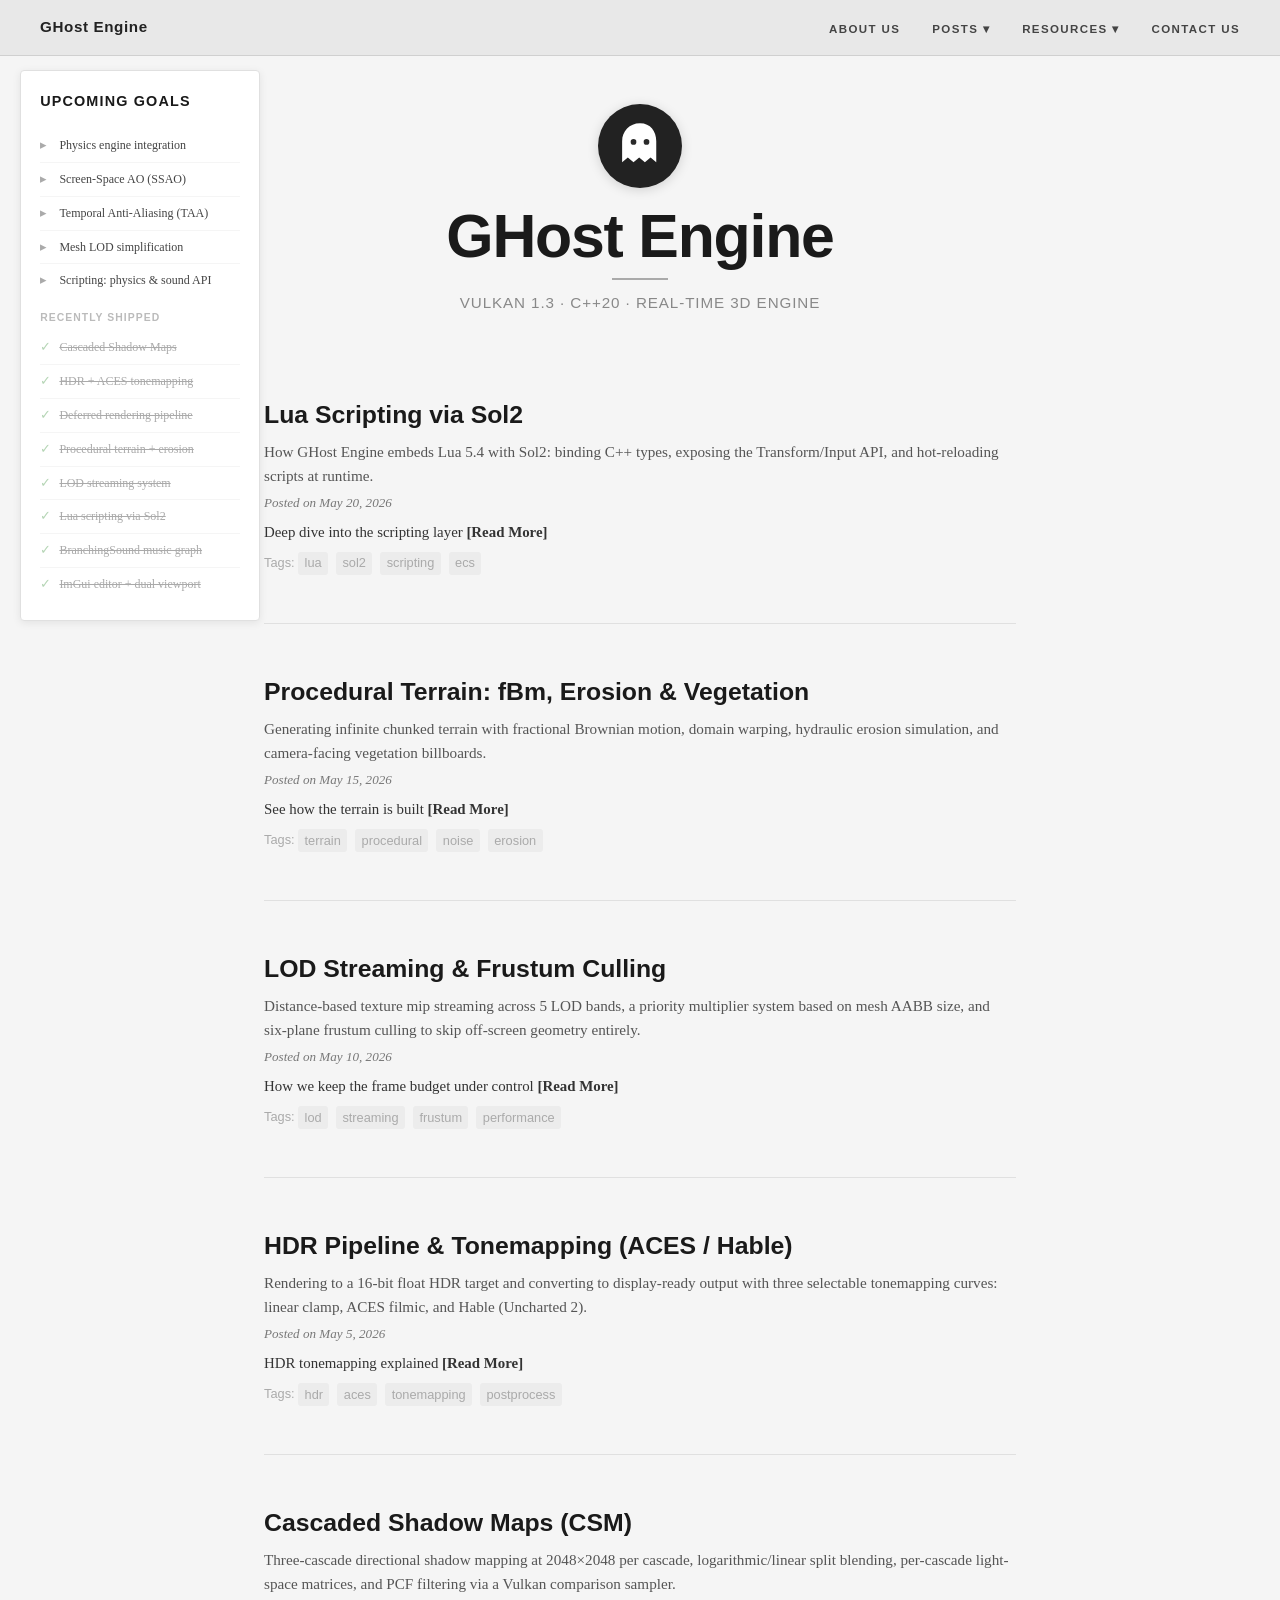
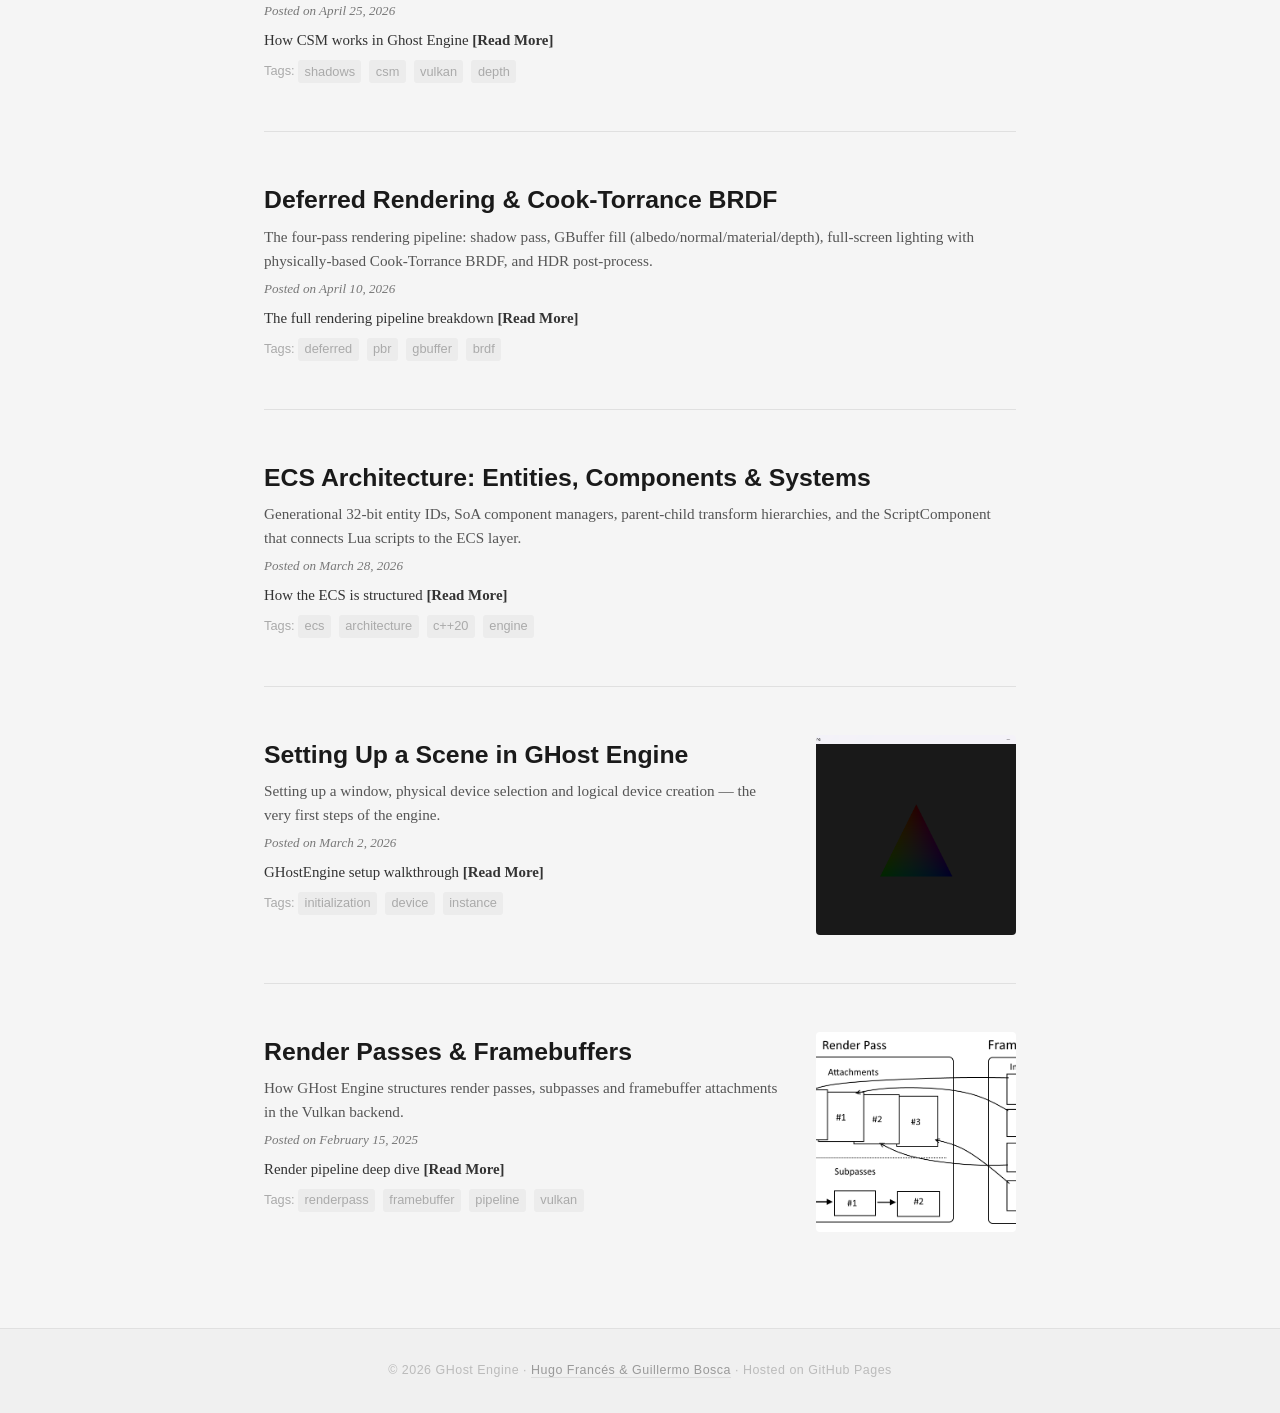
==== commit 447fa035: "update" ====
--- a/index.html
+++ b/index.html
@@ -1,4 +1,4 @@
-﻿<!DOCTYPE html>
+<!DOCTYPE html>
 <html lang="en">
 <head>
     <meta charset="UTF-8" />
@@ -13,27 +13,56 @@
         <ul class="nav-links">
             <li><a href="about.html">About Us</a></li>
             <li class="dropdown">
+                <a href="#">Posts ▾</a>
+                <div class="dropdown-menu">
+                    <a href="posts/lua-scripting.html">Lua Scripting</a>
+                    <a href="posts/terrain.html">Procedural Terrain</a>
+                    <a href="posts/lod-streaming.html">LOD &amp; Streaming</a>
+                    <a href="posts/hdr-tonemapping.html">HDR &amp; Tonemapping</a>
+                    <a href="posts/csm.html">Cascaded Shadow Maps</a>
+                    <a href="posts/deferred-rendering.html">Deferred Rendering</a>
+                    <a href="posts/ecs.html">ECS Architecture</a>
+                    <a href="posts/renderpass.html">Render Passes</a>
+                    <a href="posts/vulkan-init.html">Vulkan Init</a>
+                </div>
+            </li>
+            <li class="dropdown">
                 <a href="#">Resources ▾</a>
                 <div class="dropdown-menu">
-                    <a href="posts/vulkan-init.html">Vulkan Init</a>
-                    <a href="https://github.com/TU_USUARIO/ghost-engine" target="_blank">GitHub</a>
+                    <a href="https://github.com/boscab/3PMG_2526_boscaba_franceshe" target="_blank">GitHub</a>
+                    <a href="about.html">About the Engine</a>
                 </div>
             </li>
             <li><a href="contact.html">Contact Us</a></li>
         </ul>
     </nav>
 
+    <!-- Sidebar -->
     <div class="goals-section">
         <div class="goals-container">
             <h2>Upcoming Goals</h2>
             <ul class="goals-list">
-                <li>Update to Vulkan latest version</li>
-                <li>Advanced Lighting</li>
-                <li>Physics Engine Integration</li>
+                <li>Physics engine integration</li>
+                <li>Screen-Space AO (SSAO)</li>
+                <li>Temporal Anti-Aliasing (TAA)</li>
+                <li>Mesh LOD simplification</li>
+                <li>Scripting: physics &amp; sound API</li>
             </ul>
+            <p class="goals-list-label">Recently shipped</p>
+            <ul class="goals-list">
+                <li class="done">Cascaded Shadow Maps</li>
+                <li class="done">HDR + ACES tonemapping</li>
+                <li class="done">Deferred rendering pipeline</li>
+                <li class="done">Procedural terrain + erosion</li>
+                <li class="done">LOD streaming system</li>
+                <li class="done">Lua scripting via Sol2</li>
+                <li class="done">BranchingSound music graph</li>
+                <li class="done">ImGui editor + dual viewport</li>
+            </ul>
         </div>
     </div>
 
+    <!-- Hero -->
     <div class="site-header">
         <div class="logo-circle">
             <svg viewBox="0 0 64 64" xmlns="http://www.w3.org/2000/svg">
@@ -44,14 +73,107 @@
         </div>
         <h1 class="site-title">GHost Engine</h1>
         <div class="header-divider"></div>
-        <p class="site-subtitle">Vulkan Graphics Engine</p>
+        <p class="site-subtitle">Vulkan 1.3 · C++20 · Real-Time 3D Engine</p>
     </div>
 
     <main>
-        <div class="post">
-            <div class="post-content">
-                <h2><a href="posts/vulkan-init.html">Lets set up a default Scene on GHost Engine!</a></h2>
-                <p class="excerpt">Setting up a window, physical device selection and logical device creation.</p>
+
+        <!-- POST: Lua Scripting -->
+        <div class="post">
+            <div class="post-content">
+                <h2><a href="posts/lua-scripting.html">Lua Scripting via Sol2</a></h2>
+                <p class="excerpt">How GHost Engine embeds Lua 5.4 with Sol2: binding C++ types, exposing the Transform/Input API, and hot-reloading scripts at runtime.</p>
+                <p class="date">Posted on May 20, 2026</p>
+                <p class="read-more">Deep dive into the scripting layer <a href="posts/lua-scripting.html">[Read More]</a></p>
+                <p class="tags">Tags: <span>lua</span><span>sol2</span><span>scripting</span><span>ecs</span></p>
+            </div>
+            <img src="images/lua_scripting.png" alt="Lua scripting in Ghost Engine" class="post-image"
+                 onerror="this.style.display='none'">
+        </div>
+
+        <!-- POST: Procedural Terrain -->
+        <div class="post">
+            <div class="post-content">
+                <h2><a href="posts/terrain.html">Procedural Terrain: fBm, Erosion &amp; Vegetation</a></h2>
+                <p class="excerpt">Generating infinite chunked terrain with fractional Brownian motion, domain warping, hydraulic erosion simulation, and camera-facing vegetation billboards.</p>
+                <p class="date">Posted on May 15, 2026</p>
+                <p class="read-more">See how the terrain is built <a href="posts/terrain.html">[Read More]</a></p>
+                <p class="tags">Tags: <span>terrain</span><span>procedural</span><span>noise</span><span>erosion</span></p>
+            </div>
+            <img src="images/terrain.png" alt="Procedural terrain" class="post-image"
+                 onerror="this.style.display='none'">
+        </div>
+
+        <!-- POST: LOD & Streaming -->
+        <div class="post">
+            <div class="post-content">
+                <h2><a href="posts/lod-streaming.html">LOD Streaming &amp; Frustum Culling</a></h2>
+                <p class="excerpt">Distance-based texture mip streaming across 5 LOD bands, a priority multiplier system based on mesh AABB size, and six-plane frustum culling to skip off-screen geometry entirely.</p>
+                <p class="date">Posted on May 10, 2026</p>
+                <p class="read-more">How we keep the frame budget under control <a href="posts/lod-streaming.html">[Read More]</a></p>
+                <p class="tags">Tags: <span>lod</span><span>streaming</span><span>frustum</span><span>performance</span></p>
+            </div>
+            <img src="images/lod_streaming.png" alt="LOD streaming" class="post-image"
+                 onerror="this.style.display='none'">
+        </div>
+
+        <!-- POST: HDR & Tonemapping -->
+        <div class="post">
+            <div class="post-content">
+                <h2><a href="posts/hdr-tonemapping.html">HDR Pipeline &amp; Tonemapping (ACES / Hable)</a></h2>
+                <p class="excerpt">Rendering to a 16-bit float HDR target and converting to display-ready output with three selectable tonemapping curves: linear clamp, ACES filmic, and Hable (Uncharted 2).</p>
+                <p class="date">Posted on May 5, 2026</p>
+                <p class="read-more">HDR tonemapping explained <a href="posts/hdr-tonemapping.html">[Read More]</a></p>
+                <p class="tags">Tags: <span>hdr</span><span>aces</span><span>tonemapping</span><span>postprocess</span></p>
+            </div>
+            <img src="images/hdr_tonemapping.png" alt="HDR tonemapping" class="post-image"
+                 onerror="this.style.display='none'">
+        </div>
+
+        <!-- POST: CSM -->
+        <div class="post">
+            <div class="post-content">
+                <h2><a href="posts/csm.html">Cascaded Shadow Maps (CSM)</a></h2>
+                <p class="excerpt">Three-cascade directional shadow mapping at 2048×2048 per cascade, logarithmic/linear split blending, per-cascade light-space matrices, and PCF filtering via a Vulkan comparison sampler.</p>
+                <p class="date">Posted on April 25, 2026</p>
+                <p class="read-more">How CSM works in Ghost Engine <a href="posts/csm.html">[Read More]</a></p>
+                <p class="tags">Tags: <span>shadows</span><span>csm</span><span>vulkan</span><span>depth</span></p>
+            </div>
+            <img src="images/csm_shadows.png" alt="Cascaded Shadow Maps" class="post-image"
+                 onerror="this.style.display='none'">
+        </div>
+
+        <!-- POST: Deferred Rendering -->
+        <div class="post">
+            <div class="post-content">
+                <h2><a href="posts/deferred-rendering.html">Deferred Rendering &amp; Cook-Torrance BRDF</a></h2>
+                <p class="excerpt">The four-pass rendering pipeline: shadow pass, GBuffer fill (albedo/normal/material/depth), full-screen lighting with physically-based Cook-Torrance BRDF, and HDR post-process.</p>
+                <p class="date">Posted on April 10, 2026</p>
+                <p class="read-more">The full rendering pipeline breakdown <a href="posts/deferred-rendering.html">[Read More]</a></p>
+                <p class="tags">Tags: <span>deferred</span><span>pbr</span><span>gbuffer</span><span>brdf</span></p>
+            </div>
+            <img src="images/deferred_gbuffer.png" alt="Deferred rendering GBuffer" class="post-image"
+                 onerror="this.style.display='none'">
+        </div>
+
+        <!-- POST: ECS -->
+        <div class="post">
+            <div class="post-content">
+                <h2><a href="posts/ecs.html">ECS Architecture: Entities, Components &amp; Systems</a></h2>
+                <p class="excerpt">Generational 32-bit entity IDs, SoA component managers, parent-child transform hierarchies, and the ScriptComponent that connects Lua scripts to the ECS layer.</p>
+                <p class="date">Posted on March 28, 2026</p>
+                <p class="read-more">How the ECS is structured <a href="posts/ecs.html">[Read More]</a></p>
+                <p class="tags">Tags: <span>ecs</span><span>architecture</span><span>c++20</span><span>engine</span></p>
+            </div>
+            <img src="images/ecs_diagram.png" alt="ECS architecture" class="post-image"
+                 onerror="this.style.display='none'">
+        </div>
+
+        <!-- POST: Vulkan Init (original) -->
+        <div class="post">
+            <div class="post-content">
+                <h2><a href="posts/vulkan-init.html">Setting Up a Scene in GHost Engine</a></h2>
+                <p class="excerpt">Setting up a window, physical device selection and logical device creation — the very first steps of the engine.</p>
                 <p class="date">Posted on March 2, 2026</p>
                 <p class="read-more">GHostEngine setup walkthrough <a href="posts/vulkan-init.html">[Read More]</a></p>
                 <p class="tags">Tags: <span>initialization</span><span>device</span><span>instance</span></p>
@@ -59,45 +181,23 @@
             <img src="images/default_GHostEngine.png" alt="Vulkan initialization" class="post-image">
         </div>
 
+        <!-- POST: Render Passes (original) -->
         <div class="post">
             <div class="post-content">
                 <h2><a href="posts/renderpass.html">Render Passes &amp; Framebuffers</a></h2>
-                <p class="excerpt">How GHost Engine structures render passes, subpasses and framebuffer attachments.</p>
+                <p class="excerpt">How GHost Engine structures render passes, subpasses and framebuffer attachments in the Vulkan backend.</p>
                 <p class="date">Posted on February 15, 2025</p>
                 <p class="read-more">Render pipeline deep dive <a href="posts/renderpass.html">[Read More]</a></p>
                 <p class="tags">Tags: <span>renderpass</span><span>framebuffer</span><span>pipeline</span><span>vulkan</span></p>
             </div>
             <img src="images/rederpass.png" alt="Render passes" class="post-image">
         </div>
-<!---
-<div class="post">
-    <div class="post-content">
-        <h2><a href="posts/pbr.html">Physically Based Rendering in GHost Engine</a></h2>
-        <p class="excerpt">PBR implementation using metallic-roughness workflow under Vulkan.</p>
-        <p class="date">Posted on January 28, 2025</p>
-        <p class="read-more">PBR in Vulkan <a href="posts/pbr.html">[Read More]</a></p>
-        <p class="tags">Tags: <span>pbr</span><span>lighting</span><span>brdf</span><span>realistic</span></p>
-    </div>
-    <img src="images/pbr.png" alt="PBR rendering" class="post-image">
-</div>
-
-<div class="post">
-    <div class="post-content">
-        <h2><a href="posts/descriptors.html">Descriptor Sets &amp; Uniform Buffers</a></h2>
-        <p class="excerpt">Managing descriptor pools, layouts and binding resources efficiently in the engine.</p>
-        <p class="date">Posted on January 10, 2025</p>
-                <p class="read-more">Resource binding in Vulkan <a href="posts/descriptors.html">[Read More]</a></p>
-                <p class="tags">Tags: <span>descriptors</span><span>uniforms</span><span>vulkan</span><span>memory</span></p>
-            </div>
-            <img src="images/descriptors.png" alt="Descriptor sets" class="post-image">
-        </div>
-        
--->
+
     </main>
 
     <footer>
-        <p>&copy; 2025 GHost Engine · <a href="about.html">Hugo Francés &amp; Guillermo Bosca</a> · Hosted on GitHub Pages</p>
+        <p>&copy; 2026 GHost Engine · <a href="about.html">Hugo Franc&eacute;s &amp; Guillermo Bosca</a> · Hosted on GitHub Pages</p>
     </footer>
 
 </body>
-</html>+</html>
--- a/style.css
+++ b/style.css
@@ -720,6 +720,66 @@
         }
 
 /* ────────────────────────────────────
+   IMAGE PLACEHOLDER
+──────────────────────────────────── */
+.img-placeholder {
+    width: 100%;
+    background: #e8e8e8;
+    border: 2px dashed #bbb;
+    border-radius: var(--radius);
+    display: flex;
+    flex-direction: column;
+    align-items: center;
+    justify-content: center;
+    gap: 0.5rem;
+    padding: 2.5rem 1rem;
+    margin: 1.5rem 0;
+    color: #999;
+    font-family: 'Arial', sans-serif;
+    font-size: 0.8rem;
+    letter-spacing: 0.04em;
+    text-align: center;
+    min-height: 220px;
+}
+
+    .img-placeholder .ph-icon {
+        font-size: 2.2rem;
+        opacity: 0.45;
+    }
+
+    .img-placeholder strong {
+        display: block;
+        font-size: 0.9rem;
+        color: #888;
+        margin-bottom: 0.2rem;
+    }
+
+.img-placeholder-sm {
+    min-height: 140px;
+}
+
+/* Goals completed items */
+.goals-list li.done {
+    color: #aaa;
+    text-decoration: line-through;
+}
+
+    .goals-list li.done:before {
+        content: '✓';
+        color: #b5d5b5;
+    }
+
+.goals-list-label {
+    font-family: 'Arial', sans-serif;
+    font-size: 0.65rem;
+    font-weight: 700;
+    letter-spacing: 0.1em;
+    text-transform: uppercase;
+    color: #bbb;
+    margin: 0.8rem 0 0.3rem;
+}
+
+/* ────────────────────────────────────
    RESPONSIVE
 ──────────────────────────────────── */
 @media (max-width: 600px) {
